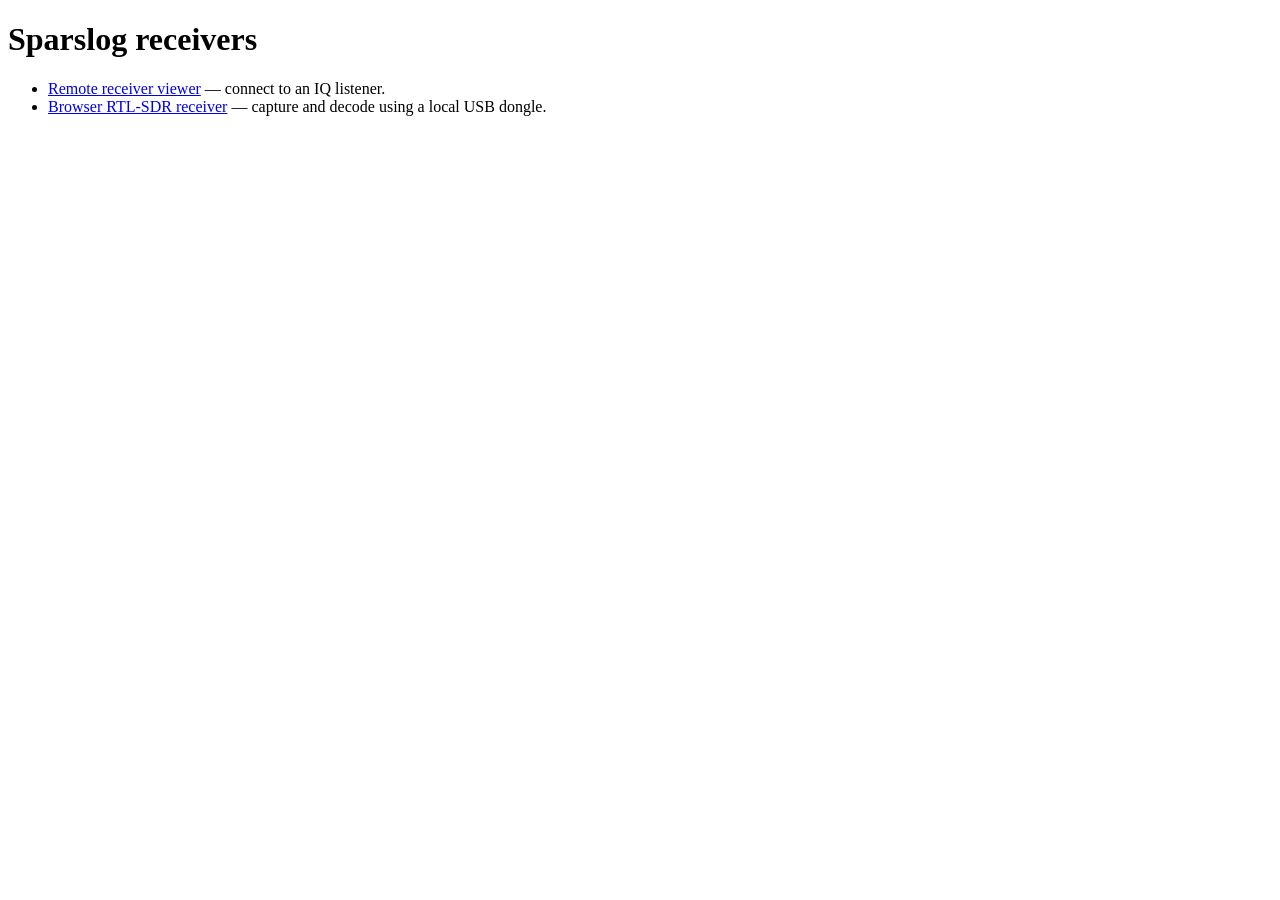
==== pages-index.html @ 363f5aca "Add a browser RTL-SDR receiver and deploy both UIs Capture USB samples with rtlsdr-pure and decode t" ====
<!doctype html><html lang="en"><meta charset="utf-8"><meta name="viewport" content="width=device-width,initial-scale=1"><title>Sparslog</title><h1>Sparslog receivers</h1><ul><li><a href="ui/">Remote receiver viewer</a> — connect to an IQ listener.</li><li><a href="ui-sdr/">Browser RTL-SDR receiver</a> — capture and decode using a local USB dongle.</li></ul></html>
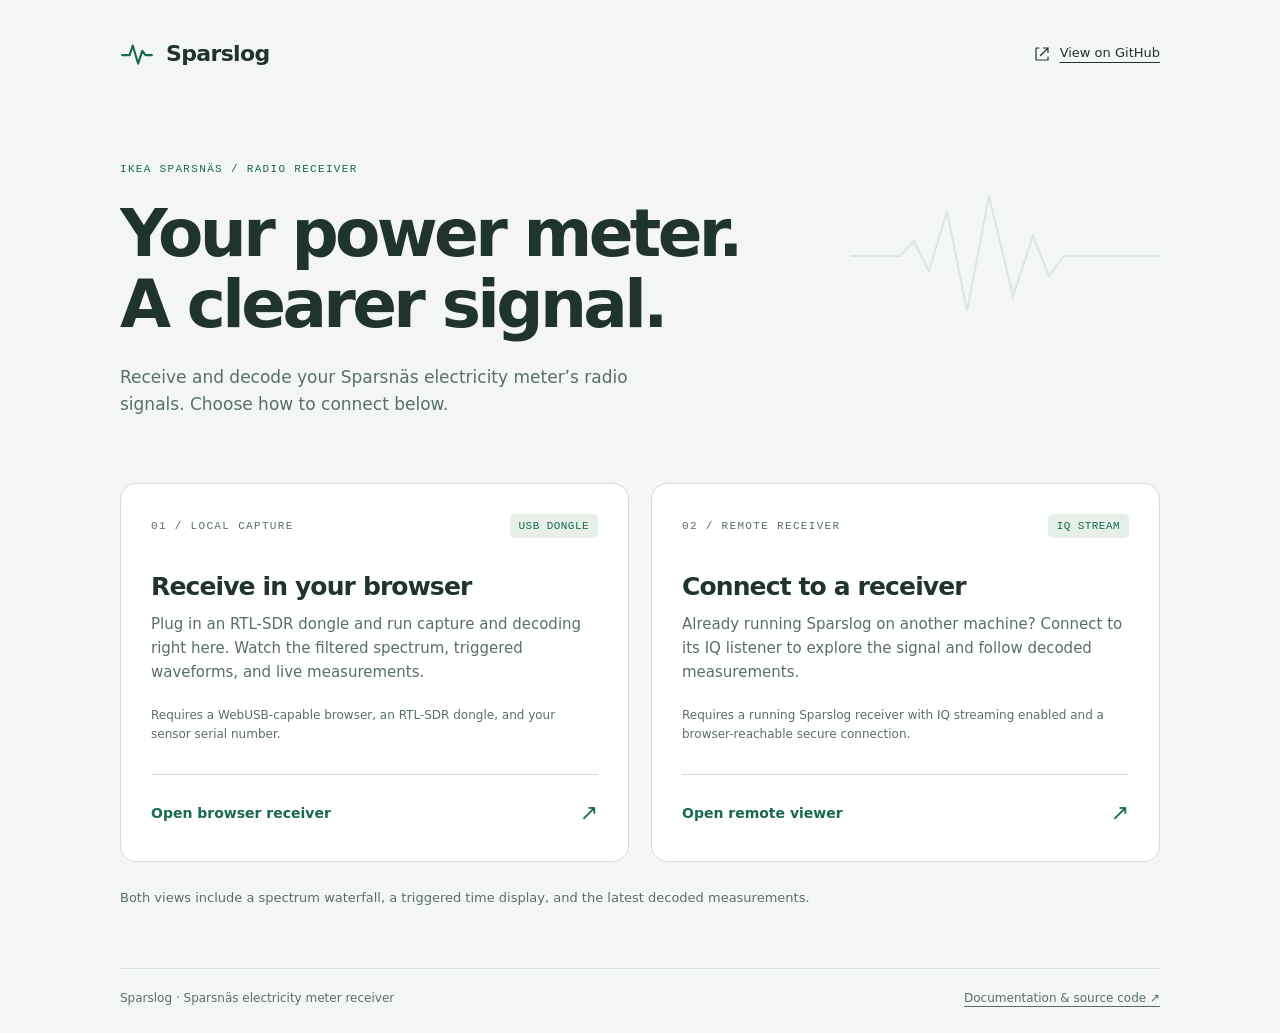
==== commit 9aaa78eb: "Style the Pages landing page and link to GitHub Present local capture and remote viewing as responsi" ====
--- a/pages-index.html
+++ b/pages-index.html
@@ -1 +1,86 @@
-<!doctype html><html lang="en"><meta charset="utf-8"><meta name="viewport" content="width=device-width,initial-scale=1"><title>Sparslog</title><h1>Sparslog receivers</h1><ul><li><a href="ui/">Remote receiver viewer</a> — connect to an IQ listener.</li><li><a href="ui-sdr/">Browser RTL-SDR receiver</a> — capture and decode using a local USB dongle.</li></ul></html>
+<!doctype html>
+<html lang="en">
+<head>
+  <meta charset="utf-8">
+  <meta name="viewport" content="width=device-width, initial-scale=1">
+  <meta name="color-scheme" content="light dark">
+  <meta name="description" content="Receive and decode IKEA Sparsnäs electricity meter signals, directly in your browser or from a remote receiver.">
+  <title>Sparslog · Choose your receiver</title>
+  <style>
+    :root { font: 16px/1.6 system-ui, -apple-system, BlinkMacSystemFont, "Segoe UI", sans-serif; color-scheme: light; --page: #f4f6f5; --surface: #fff; --ink: #20332e; --muted: #596f65; --border: #d3dfd7; --accent: #176950; --soft: #e7efe9; }
+    * { box-sizing: border-box; }
+    body { margin: 0; background: var(--page); color: var(--ink); }
+    a { color: inherit; }
+    a:focus-visible { outline: 3px solid var(--accent); outline-offset: 6px; }
+    .shell { max-width: 1120px; margin: auto; padding: 36px 40px 24px; }
+    header, footer { display: flex; align-items: center; justify-content: space-between; gap: 20px; }
+    .brand { display: inline-flex; align-items: center; gap: 12px; font-weight: 650; letter-spacing: -.03em; font-size: 22px; text-decoration: none; }
+    .brand svg { width: 34px; height: 34px; color: var(--accent); }
+    .repo { display: inline-flex; align-items: center; gap: 9px; font-size: 13px; text-underline-offset: 5px; }
+    .repo svg { width: 18px; height: 18px; }
+    .hero { position: relative; padding: 90px 0 64px; overflow: hidden; }
+    .eyebrow, .number, .tag { font: 11px/1.5 ui-monospace, SFMono-Regular, Consolas, monospace; letter-spacing: .12em; text-transform: uppercase; }
+    .eyebrow { color: var(--accent); margin: 0 0 20px; }
+    h1 { position: relative; margin: 0; max-width: 720px; font-size: clamp(38px, 6vw, 66px); font-weight: 550; line-height: 1.08; letter-spacing: -.055em; }
+    .intro { position: relative; max-width: 540px; margin: 24px 0 0; color: var(--muted); font-size: 17px; }
+    .signal { position: absolute; width: 390px; height: 140px; right: -80px; top: 115px; color: var(--accent); opacity: .11; }
+    .choices { display: grid; grid-template-columns: repeat(2, minmax(0, 1fr)); gap: 22px; }
+    .card { display: flex; flex-direction: column; padding: 30px; border: 1px solid var(--border); border-radius: 16px; background: var(--surface); text-decoration: none; transition: border-color .16s, transform .16s; }
+    .card:hover { border-color: var(--accent); transform: translateY(-3px); }
+    .card-top { display: flex; justify-content: space-between; align-items: center; gap: 12px; }
+    .number { color: var(--muted); }
+    .tag { padding: 4px 9px; border-radius: 5px; background: var(--soft); color: var(--accent); letter-spacing: .04em; }
+    h2 { margin: 34px 0 10px; font-size: 25px; font-weight: 600; line-height: 1.2; letter-spacing: -.035em; }
+    .description { margin: 0; color: var(--muted); font-size: 15px; }
+    .requirement { margin: 22px 0 30px; color: var(--muted); font-size: 12px; }
+    .action { display: flex; justify-content: space-between; align-items: center; margin-top: auto; padding-top: 20px; border-top: 1px solid var(--border); color: var(--accent); font-size: 14px; font-weight: 650; }
+    .action span:last-child { font-size: 22px; font-weight: 400; }
+    .note { margin: 26px 0 60px; color: var(--muted); font-size: 13px; }
+    footer { border-top: 1px solid var(--border); padding: 20px 0 0; color: var(--muted); font-size: 12px; }
+    footer a { text-underline-offset: 4px; }
+    @media (prefers-color-scheme: dark) { :root { color-scheme: dark; --page: #111a17; --surface: #19241f; --ink: #e0eae4; --muted: #9aafa3; --border: #34493c; --accent: #5ecca0; --soft: #243b2e; } }
+    @media (max-width: 650px) { .shell { padding: 24px 20px; } .hero { padding: 64px 0 40px; } .choices { grid-template-columns: 1fr; gap: 16px; } .card { padding: 24px; } h2 { margin-top: 26px; } .signal { right: -220px; } .note { margin-bottom: 40px; } footer { align-items: start; flex-direction: column; gap: 8px; } }
+    @media (prefers-reduced-motion: reduce) { .card { transition: none; } .card:hover { transform: none; } }
+  </style>
+</head>
+<body>
+  <div class="shell">
+    <header>
+      <a class="brand" href="./" aria-label="Sparslog home">
+        <svg viewBox="0 0 32 32" fill="none" aria-hidden="true"><path d="M2 17h7l3-9 5 17 4-12 3 4h6" stroke="currentColor" stroke-width="2" stroke-linecap="round" stroke-linejoin="round"/></svg>
+        Sparslog
+      </a>
+      <a class="repo" href="https://github.com/ThomasHabets/sparslog">
+        <svg viewBox="0 0 24 24" fill="none" aria-hidden="true"><path d="M8 4H4v16h16v-4M14 4h6v6M20 4 10 14" stroke="currentColor" stroke-width="1.6" stroke-linecap="round" stroke-linejoin="round"/></svg>
+        View on GitHub
+      </a>
+    </header>
+    <main>
+      <section class="hero" aria-labelledby="title">
+        <p class="eyebrow">IKEA Sparsnäs / Radio receiver</p>
+        <svg class="signal" viewBox="0 0 390 140" fill="none" aria-hidden="true"><path d="M0 70h50l14-15 15 30 18-60 20 100 22-115 24 100 20-60 16 40 15-20h161" stroke="currentColor" stroke-width="2"/></svg>
+        <h1 id="title">Your power meter.<br>A clearer signal.</h1>
+        <p class="intro">Receive and decode your Sparsnäs electricity meter’s radio signals. Choose how to connect below.</p>
+      </section>
+      <section class="choices" aria-label="Choose a receiver">
+        <a class="card" href="ui-sdr/">
+          <div class="card-top"><span class="number">01 / Local capture</span><span class="tag">USB dongle</span></div>
+          <h2>Receive in your browser</h2>
+          <p class="description">Plug in an RTL-SDR dongle and run capture and decoding right here. Watch the filtered spectrum, triggered waveforms, and live measurements.</p>
+          <p class="requirement">Requires a WebUSB-capable browser, an RTL-SDR dongle, and your sensor serial number.</p>
+          <div class="action"><span>Open browser receiver</span><span aria-hidden="true">↗</span></div>
+        </a>
+        <a class="card" href="ui/">
+          <div class="card-top"><span class="number">02 / Remote receiver</span><span class="tag">IQ stream</span></div>
+          <h2>Connect to a receiver</h2>
+          <p class="description">Already running Sparslog on another machine? Connect to its IQ listener to explore the signal and follow decoded measurements.</p>
+          <p class="requirement">Requires a running Sparslog receiver with IQ streaming enabled and a browser-reachable secure connection.</p>
+          <div class="action"><span>Open remote viewer</span><span aria-hidden="true">↗</span></div>
+        </a>
+      </section>
+      <p class="note">Both views include a spectrum waterfall, a triggered time display, and the latest decoded measurements.</p>
+    </main>
+    <footer><span>Sparslog · Sparsnäs electricity meter receiver</span><a href="https://github.com/ThomasHabets/sparslog#readme">Documentation &amp; source code ↗</a></footer>
+  </div>
+</body>
+</html>
